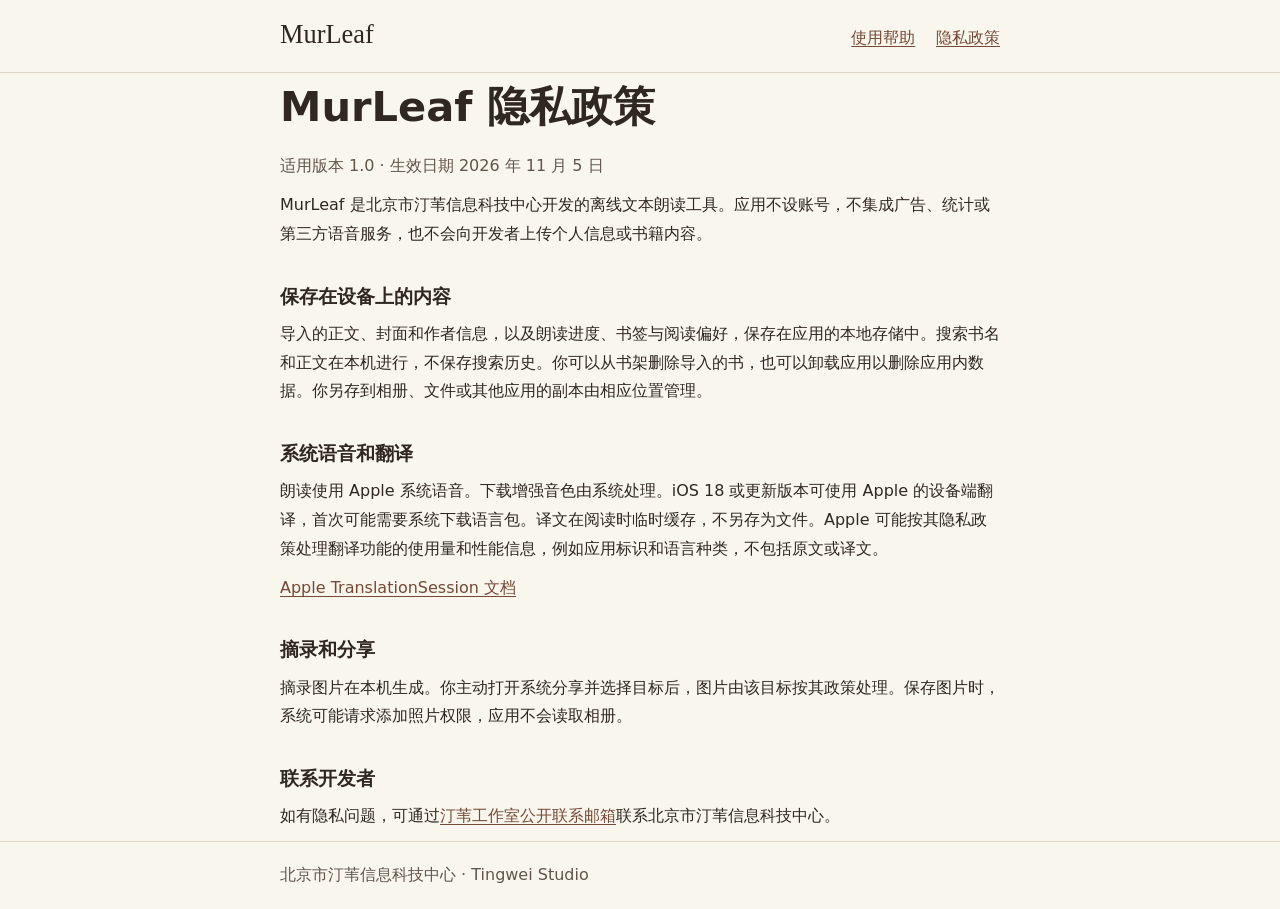
==== murleaf-privacy.html @ 6e1122fa "Publish MurLeaf privacy and support pages" ====
<!doctype html>
<html lang="zh-Hans">
<head>
  <meta charset="utf-8">
  <meta name="viewport" content="width=device-width, initial-scale=1">
  <meta name="description" content="MurLeaf 离线朗读的隐私政策">
  <title>MurLeaf 隐私政策 · 汀苇工作室</title>
  <style>
    :root{color-scheme:light dark;--paper:#f9f6ee;--ink:#302820;--soft:#62554a;--rule:#ded6c8;--link:#754936}
    @media(prefers-color-scheme:dark){:root{--paper:#25221e;--ink:#f2eadc;--soft:#cdc0ae;--rule:#51463a;--link:#f1b49a}}
    *{box-sizing:border-box}body{margin:0;background:var(--paper);color:var(--ink);font:1rem/1.8 system-ui,sans-serif}
    .wrap{max-width:48rem;margin:auto;padding:0 1.5rem}header,footer{padding:1.2rem 0;border-color:var(--rule);border-style:solid;border-width:0 0 1px}
    footer{border-width:1px 0 0;color:var(--soft)}nav{display:flex;align-items:baseline;flex-wrap:wrap;gap:.4rem 1.3rem}
    .brand{margin-right:auto;color:var(--ink);font:1.65rem Georgia,serif;text-decoration:none}main{padding:2rem 0 2.6rem}
    h1,h2{line-height:1.35}h1{font-size:clamp(1.9rem,7vw,2.6rem);margin:.15em 0 .4em}h2{font-size:1.2rem;margin:1.8em 0 .45em}
    p{margin:.65em 0}a{color:var(--link);text-underline-offset:.18em}a:focus-visible{outline:2px solid currentColor;outline-offset:4px}
    .lead{color:var(--soft)}
  </style>
</head>
<body>
  <header><nav class="wrap" aria-label="MurLeaf 导航">
    <a class="brand" href="https://tingweistudio.com/">MurLeaf</a>
    <a href="murleaf-support.html">使用帮助</a>
    <a href="murleaf-privacy.html" aria-current="page">隐私政策</a>
  </nav></header>
  <main class="wrap">
    <h1>MurLeaf 隐私政策</h1>
    <p class="lead">适用版本 1.0 · 生效日期 2026 年 11 月 5 日</p>
    <p>MurLeaf 是北京市汀苇信息科技中心开发的离线文本朗读工具。应用不设账号，不集成广告、统计或第三方语音服务，也不会向开发者上传个人信息或书籍内容。</p>

    <h2>保存在设备上的内容</h2>
    <p>导入的正文、封面和作者信息，以及朗读进度、书签与阅读偏好，保存在应用的本地存储中。搜索书名和正文在本机进行，不保存搜索历史。你可以从书架删除导入的书，也可以卸载应用以删除应用内数据。你另存到相册、文件或其他应用的副本由相应位置管理。</p>

    <h2>系统语音和翻译</h2>
    <p>朗读使用 Apple 系统语音。下载增强音色由系统处理。iOS 18 或更新版本可使用 Apple 的设备端翻译，首次可能需要系统下载语言包。译文在阅读时临时缓存，不另存为文件。Apple 可能按其隐私政策处理翻译功能的使用量和性能信息，例如应用标识和语言种类，不包括原文或译文。</p>
    <p><a href="https://developer.apple.com/documentation/translation/translationsession">Apple TranslationSession 文档</a></p>

    <h2>摘录和分享</h2>
    <p>摘录图片在本机生成。你主动打开系统分享并选择目标后，图片由该目标按其政策处理。保存图片时，系统可能请求添加照片权限，应用不会读取相册。</p>

    <h2>联系开发者</h2>
    <p>如有隐私问题，可通过<a href="mailto:noiselog@tingweistudio.com?subject=MurLeaf%20Privacy">汀苇工作室公开联系邮箱</a>联系北京市汀苇信息科技中心。</p>
  </main>
  <footer><div class="wrap">北京市汀苇信息科技中心 · Tingwei Studio</div></footer>
</body>
</html>
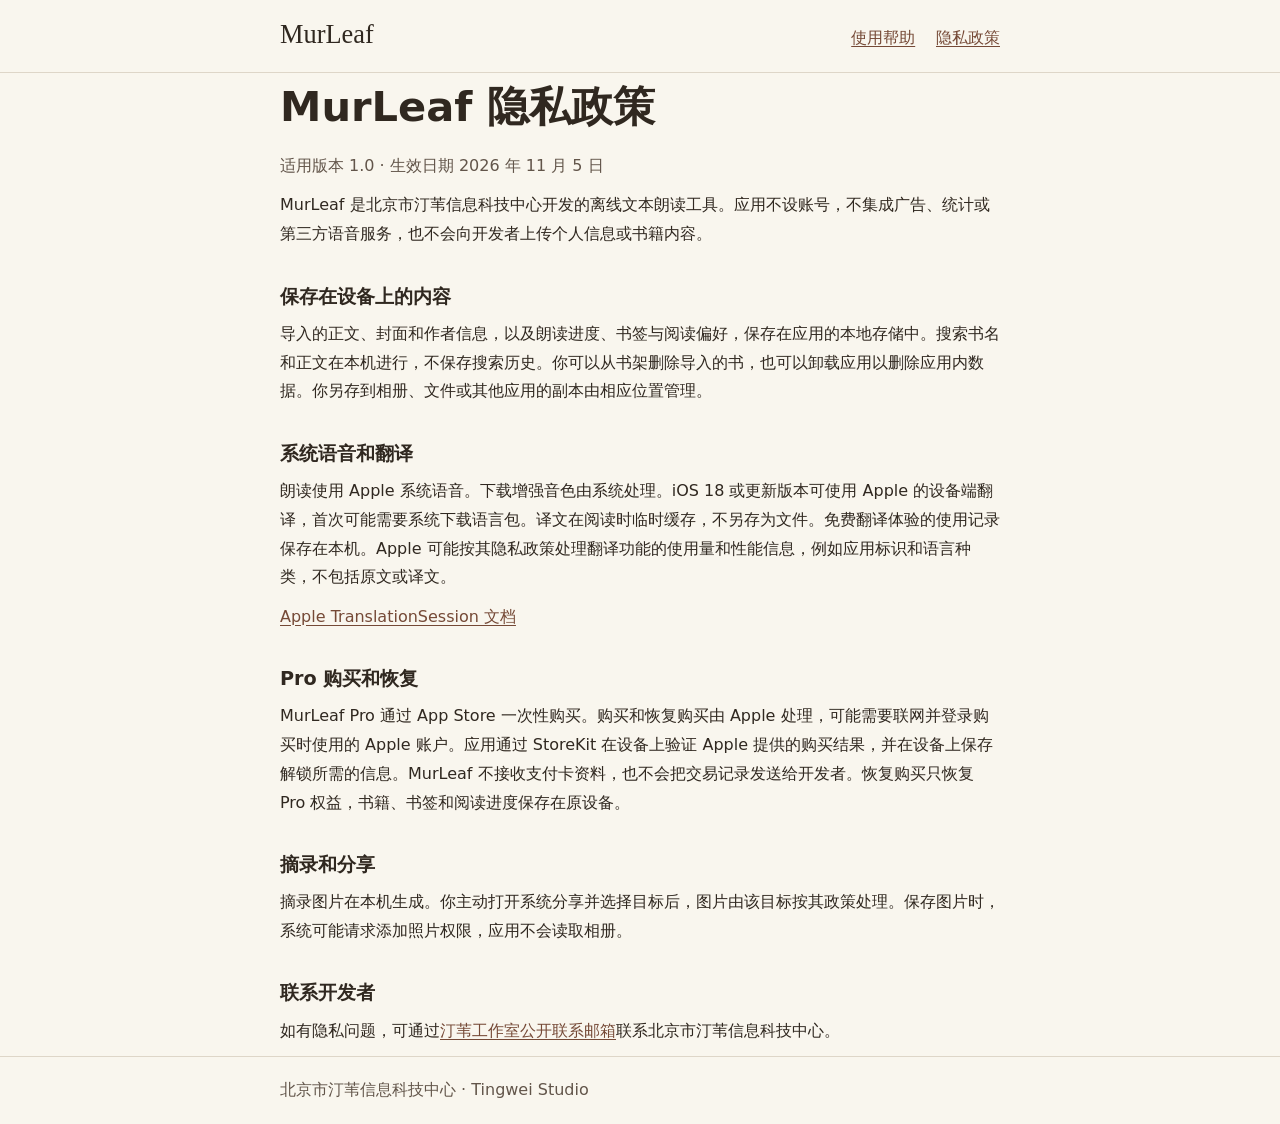
==== commit 9fed4004: "Document MurLeaf Pro purchase and restore" ====
--- a/murleaf-privacy.html
+++ b/murleaf-privacy.html
@@ -32,8 +32,11 @@
     <p>导入的正文、封面和作者信息，以及朗读进度、书签与阅读偏好，保存在应用的本地存储中。搜索书名和正文在本机进行，不保存搜索历史。你可以从书架删除导入的书，也可以卸载应用以删除应用内数据。你另存到相册、文件或其他应用的副本由相应位置管理。</p>
 
     <h2>系统语音和翻译</h2>
-    <p>朗读使用 Apple 系统语音。下载增强音色由系统处理。iOS 18 或更新版本可使用 Apple 的设备端翻译，首次可能需要系统下载语言包。译文在阅读时临时缓存，不另存为文件。Apple 可能按其隐私政策处理翻译功能的使用量和性能信息，例如应用标识和语言种类，不包括原文或译文。</p>
+    <p>朗读使用 Apple 系统语音。下载增强音色由系统处理。iOS 18 或更新版本可使用 Apple 的设备端翻译，首次可能需要系统下载语言包。译文在阅读时临时缓存，不另存为文件。免费翻译体验的使用记录保存在本机。Apple 可能按其隐私政策处理翻译功能的使用量和性能信息，例如应用标识和语言种类，不包括原文或译文。</p>
     <p><a href="https://developer.apple.com/documentation/translation/translationsession">Apple TranslationSession 文档</a></p>
+
+    <h2>Pro 购买和恢复</h2>
+    <p>MurLeaf Pro 通过 App Store 一次性购买。购买和恢复购买由 Apple 处理，可能需要联网并登录购买时使用的 Apple 账户。应用通过 StoreKit 在设备上验证 Apple 提供的购买结果，并在设备上保存解锁所需的信息。MurLeaf 不接收支付卡资料，也不会把交易记录发送给开发者。恢复购买只恢复 Pro 权益，书籍、书签和阅读进度保存在原设备。</p>
 
     <h2>摘录和分享</h2>
     <p>摘录图片在本机生成。你主动打开系统分享并选择目标后，图片由该目标按其政策处理。保存图片时，系统可能请求添加照片权限，应用不会读取相册。</p>
